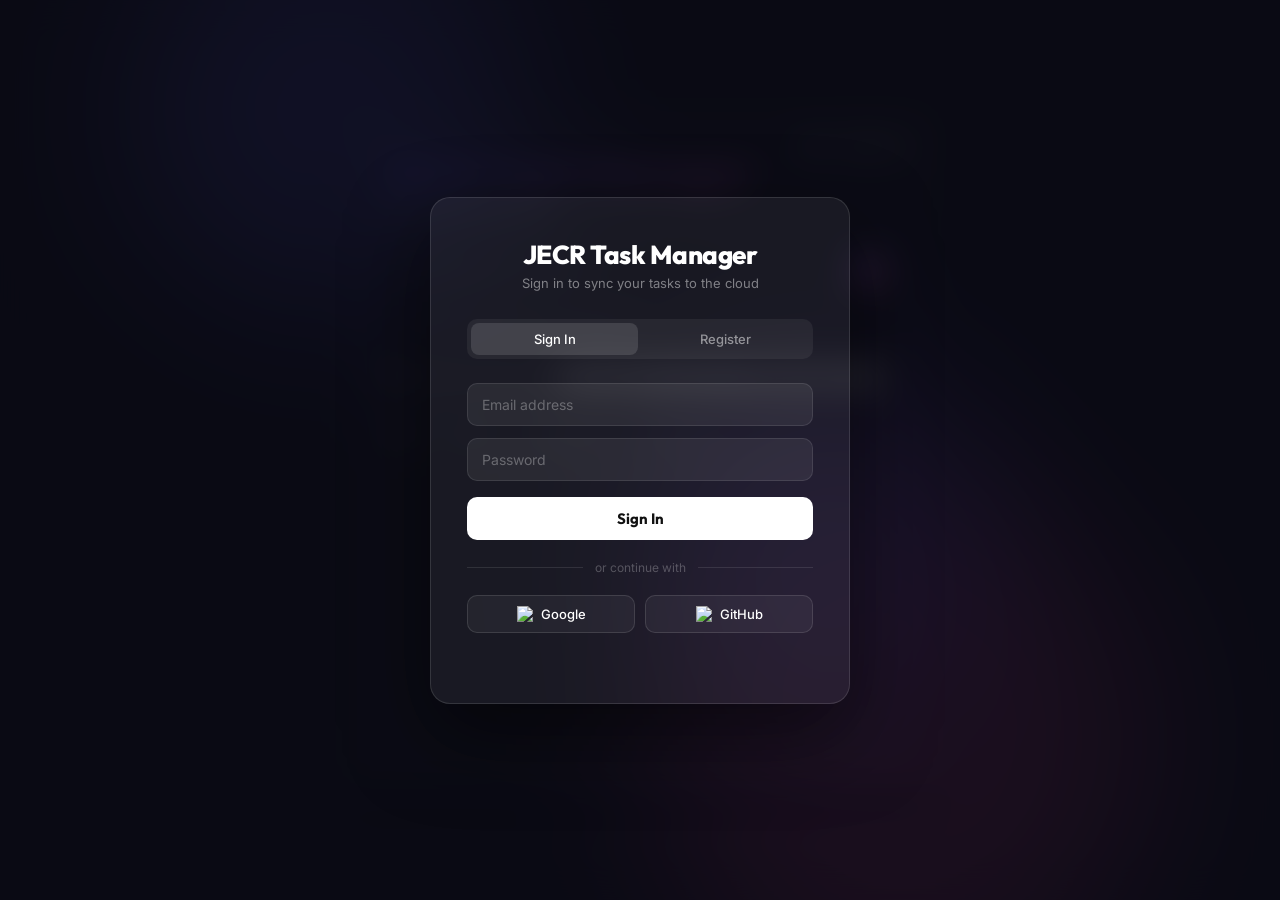
==== index.html @ cc7e3bda "first commit" ====
<!DOCTYPE html>
<html lang="en">

<head>
    <meta charset="UTF-8">
    <meta name="viewport" content="width=device-width, initial-scale=1.0">
    <title>Modern Task Manager</title>
    <link rel="preconnect" href="https://fonts.googleapis.com">
    <link rel="preconnect" href="https://fonts.gstatic.com" crossorigin>
    <link
        href="https://fonts.googleapis.com/css2?family=Inter:wght@400;500;600&family=Outfit:wght@500;700;800&display=swap"
        rel="stylesheet">
    <link rel="stylesheet" href="https://cdnjs.cloudflare.com/ajax/libs/font-awesome/6.4.0/css/all.min.css">
    <link rel="stylesheet" href="styles.css">

    <!-- ✅ Supabase SDK -->
    <script src="https://cdn.jsdelivr.net/npm/@supabase/supabase-js@2"></script>

    <style>
        /* ===== AUTH OVERLAY ===== */
        #auth-overlay {
            position: fixed;
            inset: 0;
            z-index: 1000;
            display: flex;
            align-items: center;
            justify-content: center;
            padding: 16px;
            background: rgba(10, 10, 20, 0.85);
            backdrop-filter: blur(18px);
            -webkit-backdrop-filter: blur(18px);
        }

        #auth-overlay.hidden {
            display: none;
        }

        .auth-card {
            background: rgba(255, 255, 255, 0.06);
            border: 1px solid rgba(255, 255, 255, 0.12);
            border-radius: 20px;
            padding: 40px 36px;
            width: 100%;
            max-width: 420px;
            box-shadow: 0 32px 80px rgba(0, 0, 0, 0.5);
            animation: authFadeIn 0.4s ease;
        }

        @keyframes authFadeIn {
            from {
                opacity: 0;
                transform: translateY(20px) scale(0.97);
            }

            to {
                opacity: 1;
                transform: translateY(0) scale(1);
            }
        }

        .auth-logo {
            text-align: center;
            margin-bottom: 28px;
        }

        .auth-logo h2 {
            font-family: 'Outfit', sans-serif;
            font-size: 26px;
            font-weight: 800;
            color: #fff;
            letter-spacing: -0.5px;
        }

        .auth-logo p {
            font-family: 'Inter', sans-serif;
            font-size: 13px;
            color: rgba(255, 255, 255, 0.45);
            margin-top: 4px;
        }

        .auth-tabs {
            display: flex;
            gap: 4px;
            background: rgba(255, 255, 255, 0.06);
            border-radius: 10px;
            padding: 4px;
            margin-bottom: 24px;
        }

        .auth-tab {
            flex: 1;
            padding: 8px;
            border: none;
            border-radius: 8px;
            font-family: 'Inter', sans-serif;
            font-size: 13px;
            font-weight: 500;
            cursor: pointer;
            transition: all 0.2s;
            color: rgba(255, 255, 255, 0.5);
            background: transparent;
        }

        .auth-tab.active {
            background: rgba(255, 255, 255, 0.12);
            color: #fff;
        }

        .auth-input {
            width: 100%;
            padding: 12px 14px;
            background: rgba(255, 255, 255, 0.07);
            border: 1px solid rgba(255, 255, 255, 0.1);
            border-radius: 10px;
            font-family: 'Inter', sans-serif;
            font-size: 14px;
            color: #fff;
            outline: none;
            margin-bottom: 12px;
            transition: border-color 0.2s;
            box-sizing: border-box;
        }

        .auth-input::placeholder {
            color: rgba(255, 255, 255, 0.3);
        }

        .auth-input:focus {
            border-color: rgba(255, 255, 255, 0.35);
        }

        .auth-btn-primary {
            width: 100%;
            padding: 12px;
            background: #fff;
            color: #111;
            border: none;
            border-radius: 10px;
            font-family: 'Outfit', sans-serif;
            font-size: 15px;
            font-weight: 700;
            cursor: pointer;
            transition: opacity 0.2s, transform 0.1s;
            margin-top: 4px;
        }

        .auth-btn-primary:hover {
            opacity: 0.9;
            transform: translateY(-1px);
        }

        .auth-btn-primary:active {
            transform: translateY(0);
        }

        .auth-divider {
            display: flex;
            align-items: center;
            gap: 12px;
            margin: 20px 0;
            color: rgba(255, 255, 255, 0.25);
            font-size: 12px;
            font-family: 'Inter', sans-serif;
        }

        .auth-divider::before,
        .auth-divider::after {
            content: '';
            flex: 1;
            height: 1px;
            background: rgba(255, 255, 255, 0.1);
        }

        .auth-oauth-btns {
            display: flex;
            gap: 10px;
        }

        .auth-btn-oauth {
            flex: 1;
            display: flex;
            align-items: center;
            justify-content: center;
            gap: 8px;
            padding: 10px;
            border-radius: 10px;
            font-family: 'Inter', sans-serif;
            font-size: 13px;
            font-weight: 500;
            cursor: pointer;
            transition: all 0.2s;
            border: 1px solid rgba(255, 255, 255, 0.12);
            background: rgba(255, 255, 255, 0.05);
            color: #fff;
        }

        .auth-btn-oauth:hover {
            background: rgba(255, 255, 255, 0.1);
            border-color: rgba(255, 255, 255, 0.2);
        }

        .auth-btn-oauth img {
            width: 16px;
            height: 16px;
        }

        .auth-message {
            font-family: 'Inter', sans-serif;
            font-size: 13px;
            min-height: 18px;
            margin-top: 12px;
            text-align: center;
            border-radius: 8px;
            padding: 0;
            transition: all 0.2s;
        }

        .auth-message.error {
            color: #ff6b6b;
            background: rgba(255, 107, 107, 0.1);
            padding: 10px;
        }

        .auth-message.success {
            color: #51cf66;
            background: rgba(81, 207, 102, 0.1);
            padding: 10px;
        }

        /* ===== USER BAR ===== */
        .user-bar {
            display: flex;
            align-items: center;
            justify-content: space-between;
            margin-bottom: 20px;
            padding: 10px 14px;
            background: rgba(255, 255, 255, 0.05);
            border: 1px solid rgba(255, 255, 255, 0.08);
            border-radius: 12px;
            font-family: 'Inter', sans-serif;
            font-size: 13px;
            color: rgba(255, 255, 255, 0.6);
        }

        .user-bar span {
            display: flex;
            align-items: center;
            gap: 8px;
        }

        .user-bar i {
            font-size: 14px;
        }

        .logout-btn {
            background: rgba(255, 80, 80, 0.15);
            border: 1px solid rgba(255, 80, 80, 0.25);
            color: #ff6b6b;
            padding: 5px 12px;
            border-radius: 8px;
            font-family: 'Inter', sans-serif;
            font-size: 12px;
            font-weight: 500;
            cursor: pointer;
            transition: all 0.2s;
        }

        .logout-btn:hover {
            background: rgba(255, 80, 80, 0.25);
        }

        #sync-indicator {
            display: none;
            position: fixed;
            bottom: 20px;
            right: 20px;
            background: rgba(255, 255, 255, 0.1);
            border: 1px solid rgba(255, 255, 255, 0.15);
            border-radius: 10px;
            padding: 8px 14px;
            font-family: 'Inter', sans-serif;
            font-size: 12px;
            color: rgba(255, 255, 255, 0.6);
            display: flex;
            align-items: center;
            gap: 8px;
            z-index: 500;
            opacity: 0;
            pointer-events: none;
            transition: opacity 0.3s;
        }

        #sync-indicator.visible {
            opacity: 1;
        }

        @keyframes spin {
            to {
                transform: rotate(360deg);
            }
        }

        .spin-icon {
            animation: spin 1s linear infinite;
        }
    </style>
</head>

<body>

    <!-- ✅ AUTH OVERLAY -->
    <div id="auth-overlay">
        <div class="auth-card">
            <div class="auth-logo">
                <h2>JECR Task Manager</h2>
                <p>Sign in to sync your tasks to the cloud</p>
            </div>
            <div class="auth-tabs">
                <button class="auth-tab active" id="tab-login" onclick="switchTab('login')">Sign In</button>
                <button class="auth-tab" id="tab-register" onclick="switchTab('register')">Register</button>
            </div>
            <div id="form-login">
                <input type="email" id="login-email" class="auth-input" placeholder="Email address" />
                <input type="password" id="login-password" class="auth-input" placeholder="Password" />
                <button class="auth-btn-primary" onclick="login()">Sign In</button>
            </div>
            <div id="form-register" style="display:none;">
                <input type="email" id="reg-email" class="auth-input" placeholder="Email address" />
                <input type="password" id="reg-password" class="auth-input"
                    placeholder="Password (min. 6 characters)" />
                <button class="auth-btn-primary" onclick="register()">Create Account</button>
            </div>
            <div class="auth-divider">or continue with</div>
            <div class="auth-oauth-btns">
                <button class="auth-btn-oauth" onclick="loginWithGoogle()">
                    <img src="https://www.google.com/favicon.ico" alt="Google"> Google
                </button>
                <button class="auth-btn-oauth" onclick="loginWithGitHub()">
                    <img src="https://github.com/favicon.ico" alt="GitHub"> GitHub
                </button>
            </div>
            <p class="auth-message" id="auth-msg"></p>
        </div>
    </div>

    <!-- Tu app original -->
    <div class="background-elements">
        <div class="blob blob-1"></div>
        <div class="blob blob-2"></div>
        <div class="blob blob-3"></div>
    </div>

    <main class="app-container">
        <div class="theme-switcher">
            <label for="theme-select" class="theme-label" aria-label="Select Theme">
                <i class="fa-solid fa-palette"></i>
            </label>
            <select id="theme-select" class="theme-select">
                <option value="default">Default</option>
                <option value="light">Claro</option>
                <option value="dark">Oscuro</option>
            </select>
        </div>

        <!-- ✅ Barra de usuario -->
        <div class="user-bar" id="user-bar" style="display:none;">
            <span><i class="fa-solid fa-circle-user"></i> <span id="user-email-label">...</span></span>
            <button class="logout-btn" onclick="logout()">
                <i class="fa-solid fa-right-from-bracket"></i> Sign Out
            </button>
        </div>

        <header class="app-header">
            <h1>JECR Task Manager</h1>
            <p class="subtitle" id="task-stats">You have 0 tasks today</p>
        </header>

        <form id="todo-form" class="todo-form">
            <div class="input-container">
                <div class="input-group">
                    <input type="text" id="todo-input" placeholder="What needs to be done?" autocomplete="off"
                        aria-label="Add a new task title">
                    <button type="submit" class="add-btn" aria-label="Submit task">
                        <i class="fa-solid fa-plus"></i>
                    </button>
                </div>
                <div class="input-group description-group">
                    <textarea id="todo-desc" placeholder="Add a brief description (optional)..."
                        aria-label="Add a new task description" rows="2"></textarea>
                </div>
                <div class="input-group datetime-group">
                    <label for="todo-datetime" class="datetime-label">
                        <i class="fa-regular fa-calendar-plus"></i> Schedule (Optional):
                    </label>
                    <input type="datetime-local" id="todo-datetime">
                    <select id="todo-reminder" class="reminder-select" aria-label="Reminder Time">
                        <option value="0">At time of event</option>
                        <option value="5" selected>5 mins before</option>
                        <option value="10">10 mins before</option>
                        <option value="15">15 mins before</option>
                        <option value="30">30 mins before</option>
                        <option value="60">1 hour before</option>
                        <option value="1440">1 day before</option>
                    </select>
                </div>
            </div>
        </form>

        <div class="filters">
            <button class="filter-btn active" data-filter="all">All <span id="count-all"></span></button>
            <button class="filter-btn" data-filter="active">Active <span id="count-active"></span></button>
            <button class="filter-btn" data-filter="completed">Completed <span id="count-completed"></span></button>
            <button class="filter-btn" data-filter="expired">Caducadas <span id="count-expired"></span></button>
        </div>

        <div class="todo-container">
            <ul id="todo-list" class="todo-list"></ul>
            <div id="empty-state" class="empty-state">
                <div class="empty-state-icon">
                    <i class="fa-regular fa-calendar-check"></i>
                </div>
                <h3>All caught up!</h3>
                <p>Add a task above to get started.</p>
            </div>
        </div>

        <footer class="app-footer">
            <button id="clear-completed" class="clear-btn">Clear completed</button>
        </footer>
    </main>

    <!-- Edit Modal -->
    <div id="edit-modal" class="modal-overlay">
        <div class="modal-content">
            <h3>Edit Task</h3>
            <form id="edit-form">
                <div class="input-group">
                    <input type="text" id="edit-title" required placeholder="Task Title">
                </div>
                <div class="input-group description-group mt-3">
                    <textarea id="edit-desc" rows="3" placeholder="Task Description..."></textarea>
                </div>
                <div class="input-group datetime-group mt-3">
                    <label for="edit-datetime" class="datetime-label">
                        <i class="fa-regular fa-calendar-plus"></i> Schedule:
                    </label>
                    <input type="datetime-local" id="edit-datetime">
                    <select id="edit-reminder" class="reminder-select">
                        <option value="0">At time of event</option>
                        <option value="5">5 mins before</option>
                        <option value="10">10 mins before</option>
                        <option value="15">15 mins before</option>
                        <option value="30">30 mins before</option>
                        <option value="60">1 hour before</option>
                        <option value="1440">1 day before</option>
                    </select>
                </div>
                <div class="modal-actions">
                    <button type="button" id="cancel-edit" class="btn-cancel">Cancel</button>
                    <button type="submit" class="btn-save">Save Changes</button>
                </div>
            </form>
        </div>
    </div>

    <!-- Sync indicator -->
    <div id="sync-indicator">
        <i class="fa-solid fa-rotate spin-icon"></i> Syncing...
    </div>

    <script src="app.js"></script>
</body>

</html>
---- styles.css ----
:root {
    /* Color Palette - Deep sleek dark mode with vibrant neon accents */
    --bg-base: #0f1115;
    --bg-glass: rgba(255, 255, 255, 0.03);
    --bg-glass-hover: rgba(255, 255, 255, 0.08);
    --border-glass: rgba(255, 255, 255, 0.08);

    /* Accents */
    --accent-primary: #6366f1;
    /* Indigo */
    --accent-secondary: #ec4899;
    /* Pink */
    --accent-gradient: linear-gradient(135deg, var(--accent-primary), var(--accent-secondary));

    /* Text */
    --text-main: #f8fafc;
    --text-muted: #94a3b8;
    --text-dark: #cbd5e1;

    /* Semantic */
    --success: #10b981;
    --danger: #ef4444;
    --danger-hover: #dc2626;

    /* Typography */
    --font-heading: 'Outfit', sans-serif;
    --font-body: 'Inter', sans-serif;

    /* Effects */
    --shadow-sm: 0 4px 6px -1px rgba(0, 0, 0, 0.2);
    --shadow-md: 0 10px 15px -3px rgba(0, 0, 0, 0.3);
    --shadow-lg: 0 20px 25px -5px rgba(0, 0, 0, 0.4), 0 8px 10px -6px rgba(0, 0, 0, 0.2);
    --shadow-glow: 0 0 20px rgba(99, 102, 241, 0.5);

    /* Layout */
    --radius-sm: 8px;
    --radius-md: 16px;
    --radius-lg: 24px;
    --radius-full: 9999px;

    --transition: all 0.3s cubic-bezier(0.4, 0, 0.2, 1);
    --transition-fast: all 0.15s cubic-bezier(0.4, 0, 0.2, 1);
}

/* Light Theme Overrides */
:root[data-theme="light"] {
    --bg-base: #f1f5f9;
    /* Light slaty grey/blue */
    --bg-glass: rgba(255, 255, 255, 0.7);
    --bg-glass-hover: rgba(255, 255, 255, 0.9);
    --border-glass: rgba(0, 0, 0, 0.05);

    --text-main: #0f172a;
    --text-muted: #64748b;
    --text-dark: #334155;

    --shadow-sm: 0 4px 6px -1px rgba(0, 0, 0, 0.05);
    --shadow-md: 0 10px 15px -3px rgba(0, 0, 0, 0.1);
    --shadow-lg: 0 20px 25px -5px rgba(0, 0, 0, 0.1), 0 8px 10px -6px rgba(0, 0, 0, 0.05);
}

/* Dark Theme Overrides (True Dark) */
:root[data-theme="dark"] {
    --bg-base: #000000;
    --bg-glass: rgba(15, 15, 15, 0.6);
    --bg-glass-hover: rgba(25, 25, 25, 0.8);
    --border-glass: rgba(255, 255, 255, 0.04);

    --text-main: #f8fafc;
    --text-muted: #64748b;
    --text-dark: #94a3b8;
}

/* Dim blobs slightly in pure dark mode */
:root[data-theme="dark"] .blob {
    opacity: 0.3;
}

* {
    margin: 0;
    padding: 0;
    box-sizing: border-box;
}

body {
    font-family: var(--font-body);
    background-color: var(--bg-base);
    color: var(--text-main);
    min-height: 100vh;
    display: flex;
    justify-content: center;
    align-items: center;
    overflow-x: hidden;
    position: relative;
    padding: 20px;
}

/* Dynamic Background Blobs */
.background-elements {
    position: fixed;
    top: 0;
    left: 0;
    width: 100vw;
    height: 100vh;
    z-index: -1;
    overflow: hidden;
    pointer-events: none;
}

.blob {
    position: absolute;
    border-radius: 50%;
    filter: blur(80px);
    opacity: 0.5;
    animation: float 20s infinite ease-in-out;
}

.blob-1 {
    top: -10%;
    left: 10%;
    width: 400px;
    height: 400px;
    background: var(--accent-primary);
    animation-delay: 0s;
}

.blob-2 {
    bottom: -10%;
    right: 10%;
    width: 500px;
    height: 500px;
    background: var(--accent-secondary);
    animation-delay: -5s;
}

.blob-3 {
    top: 40%;
    left: 50%;
    width: 350px;
    height: 350px;
    background: #8b5cf6;
    /* Violet */
    animation-delay: -10s;
}

@keyframes float {

    0%,
    100% {
        transform: translate(0, 0) scale(1);
    }

    33% {
        transform: translate(30px, -50px) scale(1.1);
    }

    66% {
        transform: translate(-20px, 20px) scale(0.9);
    }
}

/* Main Container - Glassmorphism */
.app-container {
    width: 100%;
    max-width: 600px;
    background: var(--bg-glass);
    backdrop-filter: blur(16px);
    -webkit-backdrop-filter: blur(16px);
    border: 1px solid var(--border-glass);
    border-radius: var(--radius-lg);
    padding: 2.5rem;
    box-shadow: var(--shadow-lg);
    display: flex;
    flex-direction: column;
    gap: 1.5rem;
    position: relative;
    z-index: 1;
}

/* Theme Switcher */
.theme-switcher {
    position: absolute;
    top: 1.5rem;
    right: 1.5rem;
    display: flex;
    align-items: center;
    gap: 0.5rem;
    z-index: 10;
}

.theme-label {
    color: var(--text-muted);
    font-size: 1.1rem;
}

.theme-select {
    background: var(--bg-glass);
    border: 1px solid var(--border-glass);
    color: var(--text-main);
    padding: 0.3rem 0.5rem;
    border-radius: var(--radius-sm);
    font-family: var(--font-body);
    font-size: 0.85rem;
    outline: none;
    cursor: pointer;
    transition: var(--transition-fast);
}

.theme-select:focus {
    border-color: var(--accent-primary);
}

.theme-select option {
    background: var(--bg-base);
    color: var(--text-main);
}

/* Header */
.app-header h1 {
    font-family: var(--font-heading);
    font-size: 2.5rem;
    font-weight: 800;
    margin-bottom: 0.25rem;
    background: var(--accent-gradient);
    -webkit-background-clip: text;
    -webkit-text-fill-color: transparent;
    background-clip: text;
}

.subtitle {
    color: var(--text-muted);
    font-size: 0.95rem;
    font-weight: 500;
}

.input-container {
    display: flex;
    flex-direction: column;
    gap: 0.5rem;
    background: rgba(0, 0, 0, 0.2);
    border: 1px solid var(--border-glass);
    border-radius: var(--radius-md);
    padding: 6px;
    transition: var(--transition);
}

.input-container:focus-within {
    border-color: var(--accent-primary);
    box-shadow: 0 0 0 2px rgba(99, 102, 241, 0.2);
}

.input-group {
    display: flex;
    position: relative;
    width: 100%;
}

.description-group {
    border-top: 1px solid var(--border-glass);
    padding-top: 0.5rem;
}

#todo-input,
#todo-desc {
    flex: 1;
    background: transparent;
    border: none;
    padding: 0.5rem 1rem;
    color: var(--text-main);
    font-family: var(--font-body);
    font-size: 1rem;
    outline: none;
    width: 100%;
}

#todo-desc {
    font-size: 0.9rem;
    resize: vertical;
    min-height: 40px;
}

#todo-input::placeholder,
#todo-desc::placeholder {
    color: var(--text-muted);
}

.add-btn {
    background: var(--accent-gradient);
    color: white;
    border: none;
    width: 40px;
    height: 40px;
    border-radius: 50%;
    cursor: pointer;
    display: flex;
    justify-content: center;
    align-items: center;
    font-size: 1.1rem;
    transition: var(--transition);
    box-shadow: var(--shadow-md);
    margin-right: 4px;
    flex-shrink: 0;
}

.add-btn:hover {
    transform: scale(1.05) rotate(90deg);
    box-shadow: var(--shadow-glow);
}

.add-btn:active {
    transform: scale(0.95);
}

/* Filters */
.filters {
    display: flex;
    gap: 0.5rem;
    margin-bottom: 0.5rem;
}

.filter-btn {
    background: transparent;
    border: 1px solid transparent;
    color: var(--text-muted);
    padding: 0.4rem 0.8rem;
    border-radius: var(--radius-full);
    font-size: 0.85rem;
    font-weight: 600;
    cursor: pointer;
    transition: var(--transition-fast);
    display: flex;
    align-items: center;
    gap: 4px;
}

/* Tiny count span inside filter */
.filter-btn span {
    font-size: 0.75rem;
    opacity: 0.8;
}

.filter-btn:hover {
    color: var(--text-main);
    background: var(--bg-glass-hover);
}

.filter-btn.active {
    color: var(--text-main);
    background: var(--bg-glass);
    border-color: var(--border-glass);
}

/* Todo List Container */
.todo-container {
    min-height: 200px;
    display: flex;
    flex-direction: column;
}

.todo-list {
    list-style: none;
    display: flex;
    flex-direction: column;
    gap: 0.75rem;
}

/* Todo Item */
.todo-item {
    display: flex;
    align-items: center;
    padding: 1rem;
    background: rgba(255, 255, 255, 0.02);
    border: 1px solid var(--border-glass);
    border-radius: var(--radius-md);
    transition: var(--transition);
    animation: slideIn 0.3s ease-out forwards;
}

.todo-item:hover {
    background: var(--bg-glass-hover);
    transform: translateY(-2px);
    border-color: rgba(255, 255, 255, 0.15);
}

@keyframes slideIn {
    from {
        opacity: 0;
        transform: translateY(10px);
    }

    to {
        opacity: 1;
        transform: translateY(0);
    }
}

@keyframes slideOut {
    to {
        opacity: 0;
        transform: translateX(-20px) scale(0.95);
    }
}

.todo-item.deleting {
    animation: slideOut 0.3s forwards;
}

/* Checkbox container */
.checkbox-container {
    position: relative;
    width: 24px;
    height: 24px;
    margin-right: 1rem;
    cursor: pointer;
    display: flex;
    justify-content: center;
    align-items: center;
    flex-shrink: 0;
}

.checkbox-container input {
    opacity: 0;
    position: absolute;
    width: 0;
    height: 0;
}

.checkmark {
    position: absolute;
    top: 0;
    left: 0;
    height: 100%;
    width: 100%;
    background: transparent;
    border: 2px solid var(--text-muted);
    border-radius: 6px;
    transition: var(--transition-fast);
}

.todo-item:hover .checkmark {
    border-color: var(--accent-primary);
}

.checkbox-container input:checked~.checkmark {
    background: var(--accent-gradient);
    border-color: transparent;
}

.checkmark:after {
    content: "";
    position: absolute;
    display: none;
    left: 8px;
    top: 3px;
    width: 5px;
    height: 10px;
    border: solid white;
    border-width: 0 2px 2px 0;
    transform: rotate(45deg);
}

.checkbox-container input:checked~.checkmark:after {
    display: block;
    animation: checkAnim 0.2s forwards;
}

@keyframes checkAnim {
    0% {
        height: 0;
        width: 0;
        opacity: 0;
    }

    100% {
        height: 10px;
        width: 5px;
        opacity: 1;
    }
}

/* Todo Text & Content */
.todo-content {
    flex: 1;
    display: flex;
    flex-direction: column;
    gap: 0.25rem;
    overflow: hidden;
    padding-right: 0.5rem;
}

.todo-text {
    font-size: 1rem;
    color: var(--text-main);
    transition: var(--transition-fast);
    word-break: break-word;
    font-weight: 500;
}

.todo-desc-text {
    font-size: 0.85rem;
    color: var(--text-muted);
    word-break: break-word;
    opacity: 0.8;
}

.todo-item.completed .todo-text,
.todo-item.completed .todo-desc-text,
.todo-item.completed .todo-date-tag {
    color: var(--text-muted);
    text-decoration: line-through;
    opacity: 0.5;
}

.todo-date-tag {
    display: inline-flex;
    align-items: center;
    gap: 4px;
    font-size: 0.75rem;
    color: var(--accent-primary);
    background: rgba(99, 102, 241, 0.1);
    padding: 2px 6px;
    border-radius: var(--radius-sm);
    margin-top: 4px;
    width: fit-content;
}

.todo-item.expired {
    border-left: 3px solid #ef4444;
    /* red indicator */
}

.todo-item.expired .todo-date-tag {
    color: #ef4444;
    background: rgba(239, 68, 68, 0.1);
}

/* Action Buttons */
.todo-actions {
    display: flex;
    gap: 4px;
    opacity: 0;
    transform: scale(0.9);
    transition: var(--transition-fast);
}

.todo-item:hover .todo-actions {
    opacity: 1;
    transform: scale(1);
}

.action-btn {
    background: transparent;
    border: none;
    color: var(--text-muted);
    width: 32px;
    height: 32px;
    border-radius: var(--radius-sm);
    cursor: pointer;
    display: flex;
    justify-content: center;
    align-items: center;
    transition: var(--transition-fast);
}

.edit-btn:hover {
    color: var(--accent-primary);
    background: rgba(99, 102, 241, 0.1);
}

.delete-btn:hover {
    color: var(--danger);
    background: rgba(239, 68, 68, 0.1);
}

/* Empty State */
.empty-state {
    display: none;
    flex-direction: column;
    align-items: center;
    justify-content: center;
    text-align: center;
    padding: 3rem 1rem;
    color: var(--text-muted);
}

.empty-state.visible {
    display: flex;
    animation: fadeIn 0.5s;
}

@keyframes fadeIn {
    from {
        opacity: 0;
    }

    to {
        opacity: 1;
    }
}

.empty-state-icon {
    font-size: 3rem;
    margin-bottom: 1rem;
    color: var(--border-glass);
}

.empty-state h3 {
    font-family: var(--font-heading);
    color: var(--text-dark);
    margin-bottom: 0.5rem;
}

.empty-state p {
    font-size: 0.9rem;
}

/* Footer */
.app-footer {
    display: flex;
    justify-content: space-between;
    align-items: center;
    padding-top: 1rem;
    border-top: 1px solid var(--border-glass);
}

.clear-btn {
    background: transparent;
    border: none;
    color: var(--text-muted);
    font-size: 0.85rem;
    cursor: pointer;
    transition: var(--transition-fast);
    padding: 0.5rem;
    border-radius: var(--radius-sm);
    margin-left: auto;
}

.clear-btn:hover {
    color: var(--text-main);
    background: var(--bg-glass-hover);
}

/* Modal Component */
.modal-overlay {
    position: fixed;
    top: 0;
    left: 0;
    width: 100vw;
    height: 100vh;
    background: rgba(0, 0, 0, 0.6);
    backdrop-filter: blur(4px);
    z-index: 100;
    display: flex;
    justify-content: center;
    align-items: center;
    opacity: 0;
    pointer-events: none;
    transition: opacity 0.3s ease;
}

.modal-overlay.active {
    opacity: 1;
    pointer-events: auto;
}

.modal-content {
    background: var(--bg-base);
    border: 1px solid var(--border-glass);
    border-radius: var(--radius-md);
    padding: 2rem;
    width: 90%;
    max-width: 450px;
    box-shadow: var(--shadow-lg);
    transform: translateY(20px) scale(0.95);
    transition: all 0.3s cubic-bezier(0.4, 0, 0.2, 1);
}

.modal-overlay.active .modal-content {
    transform: translateY(0) scale(1);
}

.modal-content h3 {
    font-family: var(--font-heading);
    margin-bottom: 1.5rem;
    color: var(--text-main);
}

.mt-3 {
    margin-top: 0.75rem;
}

#edit-title,
#edit-desc {
    width: 100%;
    background: rgba(255, 255, 255, 0.05);
    border: 1px solid var(--border-glass);
    padding: 0.75rem;
    border-radius: var(--radius-sm);
    color: var(--text-main);
    font-family: var(--font-body);
    font-size: 0.95rem;
    outline: none;
    transition: var(--transition-fast);
}

#edit-title:focus,
#edit-desc:focus {
    border-color: var(--accent-primary);
}

#edit-desc {
    resize: vertical;
}

.modal-actions {
    display: flex;
    justify-content: flex-end;
    gap: 0.75rem;
    margin-top: 1.5rem;
}

.btn-cancel,
.btn-save {
    padding: 0.5rem 1rem;
    border-radius: var(--radius-full);
    font-weight: 500;
    cursor: pointer;
    transition: var(--transition-fast);
    border: none;
}

.btn-cancel {
    background: transparent;
    color: var(--text-muted);
    border: 1px solid var(--border-glass);
}

.btn-cancel:hover {
    background: rgba(255, 255, 255, 0.1);
    color: var(--text-main);
}

.btn-save {
    background: var(--accent-gradient);
    color: white;
}

.btn-save:hover {
    opacity: 0.9;
    transform: translateY(-1px);
}

/* Responsive adjustments */
@media (max-width: 640px) {
    .app-container {
        padding: 1.5rem;
        border-radius: var(--radius-md);
    }

    .app-header h1 {
        font-size: 2rem;
    }

    .todo-actions {
        opacity: 1;
        /* Always visible on mobile since no hover */
        transform: scale(1);
    }

    .todo-item {
        padding: 0.8rem;
    }
}
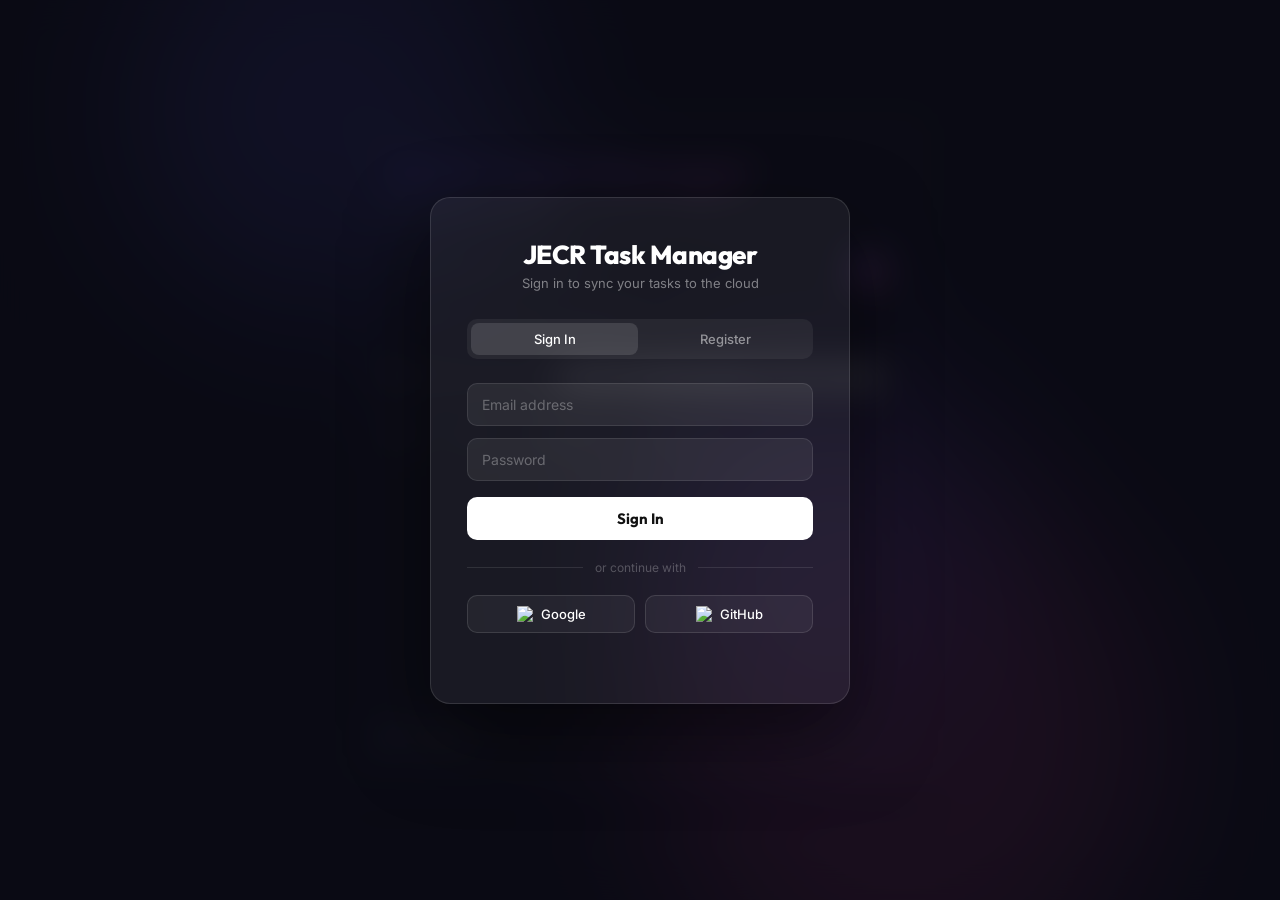
==== commit b05a4f2d: "boton del "Tema" cambiado de lugar" ====
--- a/index.html
+++ b/index.html
@@ -351,17 +351,6 @@
     </div>
 
     <main class="app-container">
-        <div class="theme-switcher">
-            <label for="theme-select" class="theme-label" aria-label="Select Theme">
-                <i class="fa-solid fa-palette"></i>
-            </label>
-            <select id="theme-select" class="theme-select">
-                <option value="default">Default</option>
-                <option value="light">Claro</option>
-                <option value="dark">Oscuro</option>
-            </select>
-        </div>
-
         <!-- ✅ Barra de usuario -->
         <div class="user-bar" id="user-bar" style="display:none;">
             <span><i class="fa-solid fa-circle-user"></i> <span id="user-email-label">...</span></span>
@@ -425,6 +414,16 @@
         </div>
 
         <footer class="app-footer">
+            <div class="theme-switcher">
+                <label for="theme-select" class="theme-label" aria-label="Select Theme">
+                    <i class="fa-solid fa-palette"></i>
+                </label>
+                <select id="theme-select" class="theme-select">
+                    <option value="default">Default</option>
+                    <option value="light">Claro</option>
+                    <option value="dark">Oscuro</option>
+                </select>
+            </div>
             <button id="clear-completed" class="clear-btn">Clear completed</button>
         </footer>
     </main>
--- a/styles.css
+++ b/styles.css
@@ -179,9 +179,6 @@
 
 /* Theme Switcher */
 .theme-switcher {
-    position: absolute;
-    top: 1.5rem;
-    right: 1.5rem;
     display: flex;
     align-items: center;
     gap: 0.5rem;
